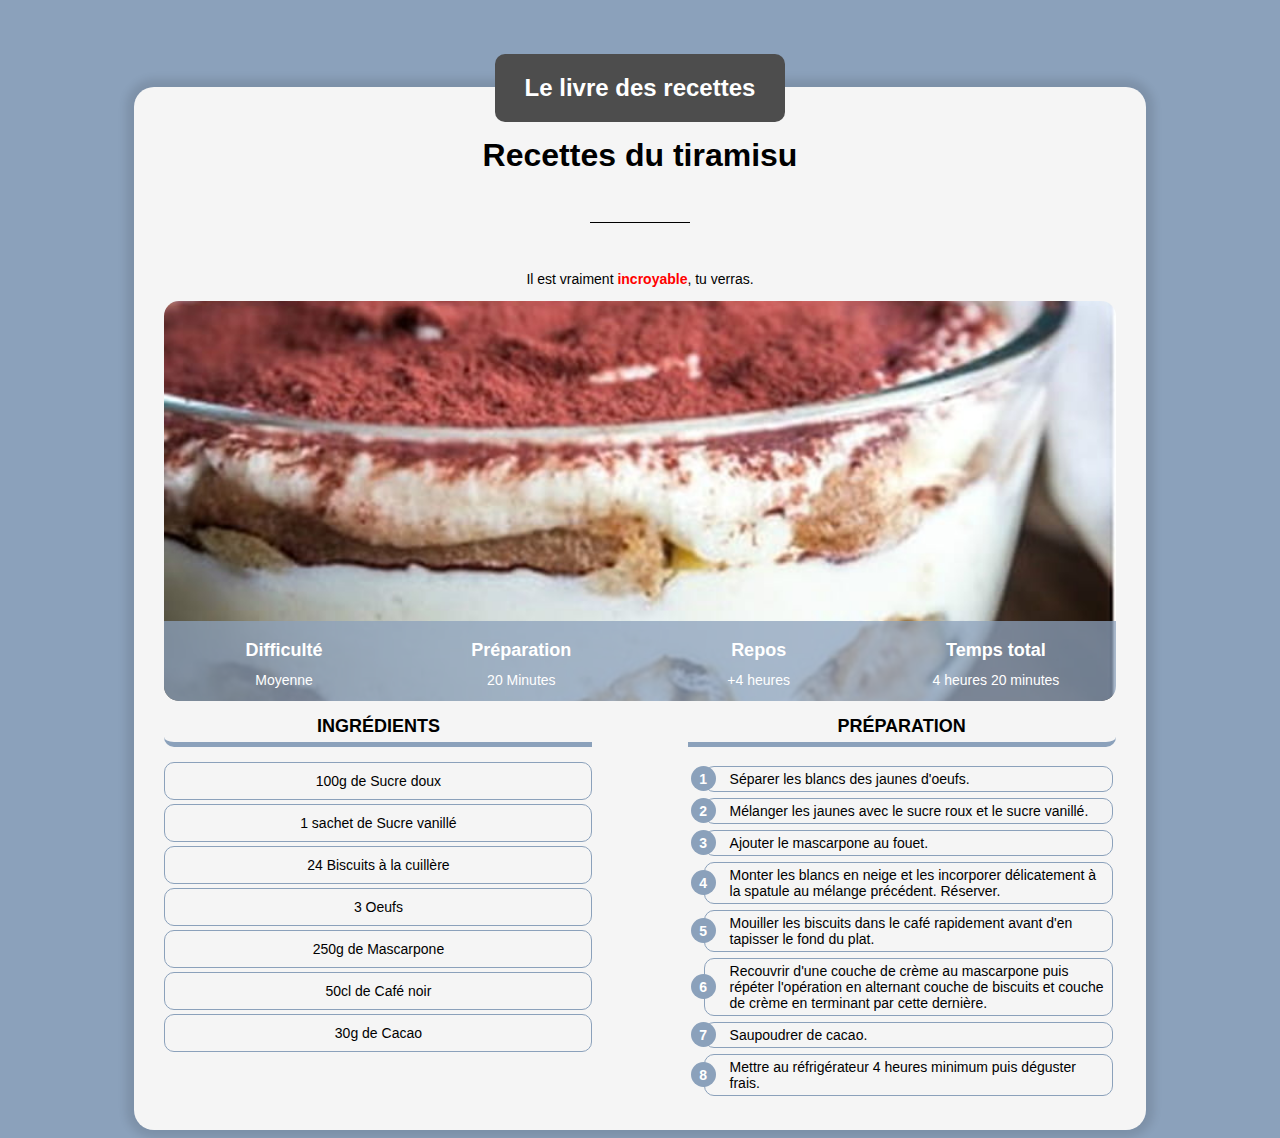
==== index.html @ 88e08528 "Rename Exo 1 - recette.html to index.html" ====
<!DOCTYPE html>
<html lang="fr">
<head>
    <title>Le livre des recettes :)</title>
    <meta charset="UTF-8">
    <link rel="stylesheet" href="recette.css">
</head>

<body>
    <div class="centre nameOfSite">
        <p class="nameOfSite">Le livre des recettes</p>
    </div>
    <div class="contenu">
        <h1>Recettes du tiramisu </h1>

        <div class="separateur">

        </div>

        <div class="centre">
            <p class="description">Il est vraiment <b style="color: red;">incroyable</b>, tu verras.</p>
        </div>

        <div class="info">
            <img class="info" src="Tiramisu.jpg" alt="Photo de tiramisu">
            <table class="info">
                <tr class="equilibre">
                    <th>Difficulté</th> <th>Préparation</th> <th>Repos</th> <th>Temps total</th> 
                </tr>
                <tr class="equilibre">
                    <td>Moyenne</td> <td>20 Minutes</td> <td>+4 heures</td> <td>4 heures 20 minutes</td>
                </tr>
            </table>
        </div>
        <div class="colonne1 colonne">
            <h2><b>Ingrédients</b></h2>
            <div class="ingredient">
                <p>100g de Sucre doux</p>
                <p>1 sachet de Sucre vanillé</p>
                <p>24 Biscuits à la cuillère</p>
                <p>3 Oeufs</p>
                <p>250g de Mascarpone</p>
                <p>50cl de Café noir</p>
                <p>30g de Cacao</p>
            </div>
        </div>
        <div class="colonne2 colonne">
            <h2><b>Préparation</b></h2>
            <table class=" preparation">
            <tr>
                <td><p class="numero">1</p></td>
                <td><p class="etape">Séparer les blancs des jaunes d'oeufs.</p></td>
            </tr>
            <tr>
                <td><p class="numero">2</p></td>
                <td><p class="etape">Mélanger les jaunes avec le sucre roux et le sucre vanillé.</p></td>
            </tr>
            <tr>
                <td><p class="numero">3</p></td>
                <td><p class="etape">Ajouter le mascarpone au fouet.</p></td>
            </tr>
            <tr>
                <td><p class="numero">4</p></td>
                <td><p class="etape">Monter les blancs en neige et les incorporer délicatement à la spatule au mélange précédent. Réserver.</p></td>
            </tr>
            <tr>
                <td><p class="numero">5</p></td>
                <td><p class="etape">Mouiller les biscuits dans le café rapidement avant d'en tapisser le fond du plat.</p></td>
            </tr>
            <tr>
                <td><p class="numero">6</p></td>
                <td><p class="etape">Recouvrir d'une couche de crème au mascarpone puis répéter l'opération en alternant couche de biscuits et couche de crème en terminant par cette dernière.</p></td>
            </tr>
            <tr>
                <td><p class="numero">7</p></td>
                <td><p class="etape">Saupoudrer de cacao.</p></td>
            </tr>
            <tr>
                <td><p class="numero">8</p></td>
                <td><p class="etape">Mettre au réfrigérateur 4 heures minimum puis déguster frais.</p></td>
            </tr>
        </table>
        </div>       
            <!-- <h2>PRIX DES INGREDIENTS</h2>
            <table border="2">
            <tr>
                <th>INGREDIENTS</th>
                <th>PRIX</th>
            </tr>
            <tr>
                <td>sucre</td>
                <td>1€</td>
            </tr>
            <tr>
                <td>sucre vanillé</td>
                <td>1,50€</td>
            </tr>
            <tr>
                <td>biscuits cuillère</td>
                <td>1,99€</td>
            </tr>
            <tr>
                <td>oeufs</td>
                <td>1,34€</td>
            </tr>
            <tr>
                <td>mascarpone<i>(250g)</i></td>
                <td>2,21€</td>
            </tr>
            <tr>
                <td>café noir</td>
                <td>1,14€</td>
            </tr>
            <tr>
                <td>cacao</td>
                <td>2,47€</td>
            </tr>
            </table> -->

    </div>
</body>
</html>
<!--LISTE
    Liste non ordonnée : unordered list (ul)
    Liste ordonné: ordered list (ol)
    Elément : list item (li)
-->
<!-- TABLE
    ligne : table row (tr)
    titre : table header (th)
    donnée cellule : table data (td)
-->
---- recette.css ----
body{
    background-color: #8ba1bb;
    font-family: Arial;
    min-width: 510px;
}

p.nameOfSite{  
    background-color: rgb(77, 77, 77);
    color: white;
    text-align: center;
    font-weight: bold;
    display: inline-block;
    font-size: 24px;
    padding: 20px 30px 20px 30px;
    margin-bottom: 0;
    border-radius: 10px;
}

div.contenu{
    background-color: whitesmoke;
    margin-left: 10%;
    margin-right: 10%;
    margin-bottom: 0px;
    padding: 30px;
    border-radius: 20px;
    box-shadow: 0px 0px 8px 8px rgba(0, 0, 0, 0.1);
    overflow: auto;
}
h1{
    text-align: center;
    margin-top: 20px;
}
p.description{
    text-align: center;
    max-width: 400px;
    display: inline-block;
    font-size: 14px;
    margin-top: 0;
    
}
div.centre{
    text-align: center;
}
div.nameOfSite{
    margin-top: 30px;
    margin-bottom: -35px;
}
div.separateur{
    height: 1px;
    width: 100px;
    background-color: black;
    margin-left: auto;
    margin-right: auto;
    margin-top: 5%;
    margin-bottom: 5%;
}
img.info{
    display: block;
    width: 100%;
    border-radius: 15px;
    max-height: 400px;
    min-height: 200px;
    object-fit: cover;
    background-color: gray;
}
table.info{
    position: absolute; 
    bottom: 0; 
    width: 100%;
    color: white;
    background-color: #8ba1bbc0;
    height: 80px;
    border-bottom-left-radius: 15px;
    border-bottom-right-radius: 15px;
}
table.info th{
    text-align: center;
    font-size: 18px;
    width: 25%;
    vertical-align: bottom;
    padding-bottom: 8px;
}
table.info td{
    text-align: center;
    font-size: 14px;
    width: 25%;
    vertical-align: top;
}
div.info{
    position: relative;
}

div.colonne{
    width: 45%;
}

div.colonne h2{
    text-align: center;
    text-transform: uppercase;
    font-size: 18px;
    padding-bottom: 5px;
    /* border-bottom: 5px solid #8ba1bb;
    border-radius: 10px; */
}

div.colonne1 h2{
    border-bottom: 5px solid #8ba1bb;
    border-bottom-left-radius: 10px;
}

div.colonne2 h2{
    border-bottom: 5px solid #8ba1bb;
    border-bottom-right-radius: 10px;
}

div.colonne1{
    display: inline-block;
    margin-right: 10%;
}
div.colonne2{
    float: right;
}

div.ingredient{
    text-align: center;
}

div.ingredient p{
    border: 1px solid #8ba1bb;
    border-radius: 10px;
    padding: 10px;
    font-size: 14px;
    margin: 4px 0px;
}

.numero{
    background-color: #8ba1bb;
    color: white;
    width: 25px;
    height: 25px;
    border-radius: 50%;
    text-align: center;
    font-size: 14px;
    font-weight: bold;
    padding-top: 5px;
    box-sizing: border-box;
    margin: 0;
}

.preparation tr{
    height: 20px;
}

.etape{
    font-size: 14px;
    padding-top: 4px;
    padding-left: 25px;
    padding-bottom: 4px;
    padding-right: 4px;
    border: 1px solid #8ba1bb;
    margin-left: -16px;
    margin-top: 1px;
    margin-bottom: 1px;
    border-radius: 10px;
}
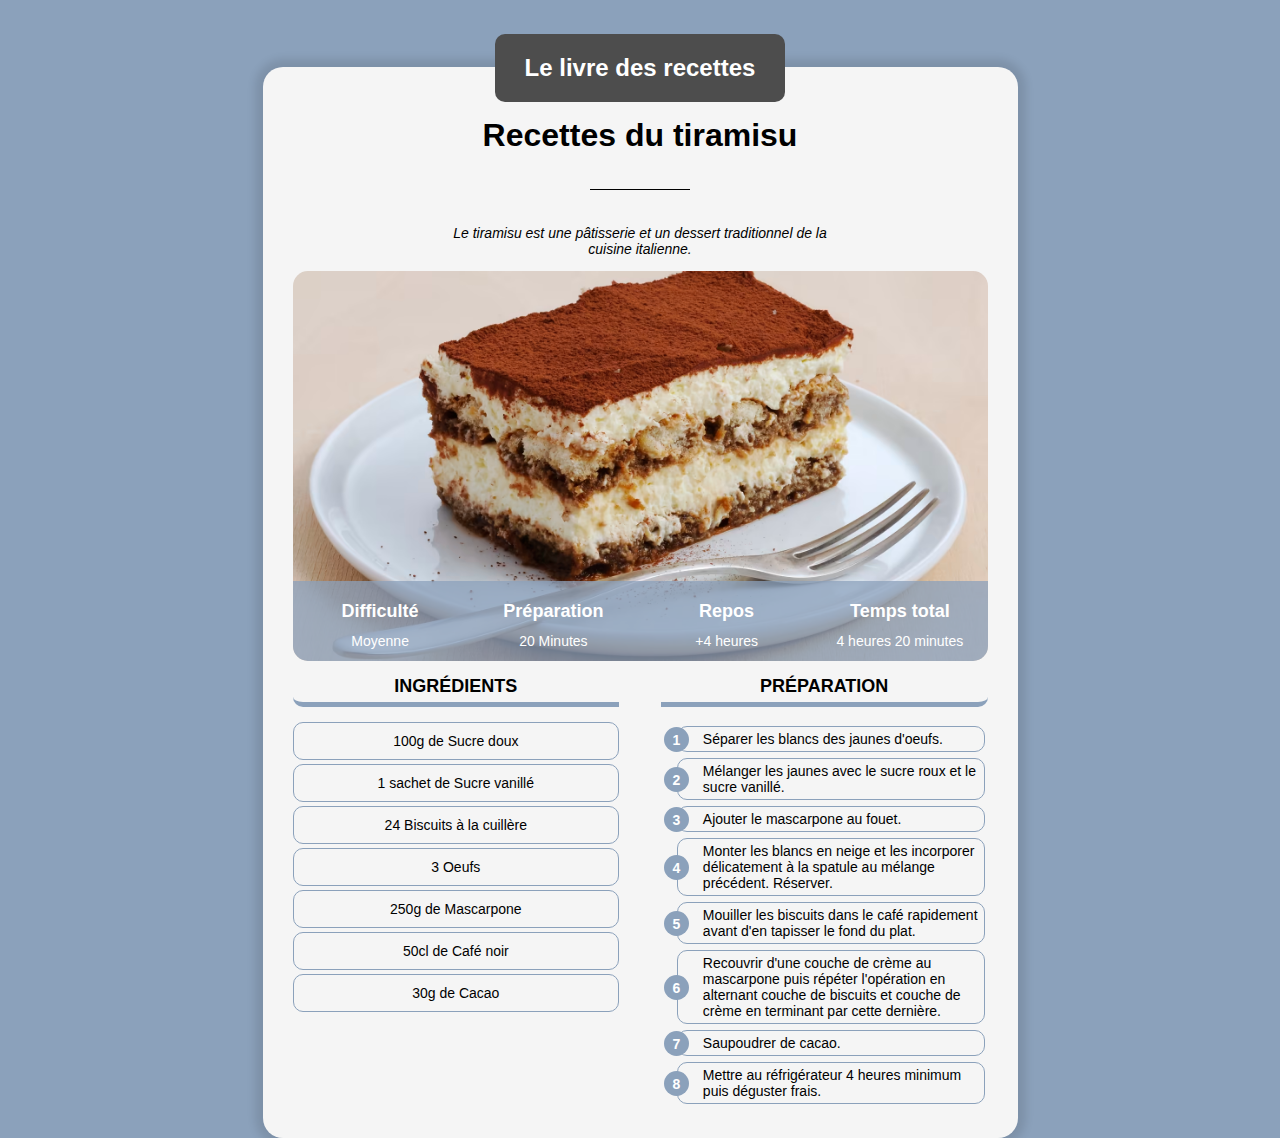
==== commit 84ec6676: "Add files via upload" ====
--- a/index.html
+++ b/index.html
@@ -3,6 +3,7 @@
 <head>
     <title>Le livre des recettes :)</title>
     <meta charset="UTF-8">
+    <meta name="viewport" content="width=device-width, initial-scale=1.0">
     <link rel="stylesheet" href="recette.css">
 </head>
 
@@ -18,7 +19,7 @@
         </div>
 
         <div class="centre">
-            <p class="description">Il est vraiment <b style="color: red;">incroyable</b>, tu verras.</p>
+            <p class="description">Le tiramisu est une pâtisserie et un dessert traditionnel de la cuisine italienne.</p>
         </div>
 
         <div class="info">
@@ -129,4 +130,4 @@
     ligne : table row (tr)
     titre : table header (th)
     donnée cellule : table data (td)
--->
+-->--- a/recette.css
+++ b/recette.css
@@ -1,7 +1,9 @@
 body{
     background-color: #8ba1bb;
     font-family: Arial;
-    min-width: 510px;
+    min-width: 310px;
+    margin: 0px;
+
 }
 
 p.nameOfSite{  
@@ -18,10 +20,10 @@
 
 div.contenu{
     background-color: whitesmoke;
-    margin-left: 10%;
-    margin-right: 10%;
+    margin-left: 2%;
+    margin-right: 2%;
     margin-bottom: 0px;
-    padding: 30px;
+    padding: 20px 10px 20px 10px;
     border-radius: 20px;
     box-shadow: 0px 0px 8px 8px rgba(0, 0, 0, 0.1);
     overflow: auto;
@@ -36,13 +38,13 @@
     display: inline-block;
     font-size: 14px;
     margin-top: 0;
-    
+    font-style: italic;
 }
 div.centre{
     text-align: center;
 }
 div.nameOfSite{
-    margin-top: 30px;
+    margin-top: 10px;
     margin-bottom: -35px;
 }
 div.separateur{
@@ -69,29 +71,25 @@
     width: 100%;
     color: white;
     background-color: #8ba1bbc0;
-    height: 80px;
+    height: 60px;
     border-bottom-left-radius: 15px;
     border-bottom-right-radius: 15px;
 }
 table.info th{
     text-align: center;
-    font-size: 18px;
+    font-size: 14px;
     width: 25%;
     vertical-align: bottom;
     padding-bottom: 8px;
 }
 table.info td{
     text-align: center;
-    font-size: 14px;
+    font-size: 12px;
     width: 25%;
     vertical-align: top;
 }
 div.info{
     position: relative;
-}
-
-div.colonne{
-    width: 45%;
 }
 
 div.colonne h2{
@@ -102,6 +100,9 @@
     /* border-bottom: 5px solid #8ba1bb;
     border-radius: 10px; */
 }
+div.colonne1{
+    margin-bottom: 5%;
+}
 
 div.colonne1 h2{
     border-bottom: 5px solid #8ba1bb;
@@ -111,14 +112,6 @@
 div.colonne2 h2{
     border-bottom: 5px solid #8ba1bb;
     border-bottom-right-radius: 10px;
-}
-
-div.colonne1{
-    display: inline-block;
-    margin-right: 10%;
-}
-div.colonne2{
-    float: right;
 }
 
 div.ingredient{
@@ -162,4 +155,45 @@
     margin-top: 1px;
     margin-bottom: 1px;
     border-radius: 10px;
+}
+/* style pour ordi */
+@media only screen and (min-width: 768px){
+    body{
+        min-width: 510px;    
+    }
+    div.contenu{
+        background-color: whitesmoke;
+        margin-left: 10%;
+        margin-right: 10%;
+        padding: 30px;
+    }
+    table.info th{
+        font-size: 18px;
+    }
+    table.info td{
+        font-size: 14px;
+    }
+    table.info{
+        height: 80px;
+    }
+    div.colonne2{
+        float: right;
+    }
+    div.colonne{
+        width: 47%;
+    }   
+    div.colonne1{
+        display: inline-block;
+        margin-right: 6%;
+    }
+}
+
+@media only screen and (min-width: 900px){
+
+    div.contenu{
+        margin-left: auto;
+        margin-right: auto;
+        width: 695px;
+        display: block;
+        }
 }